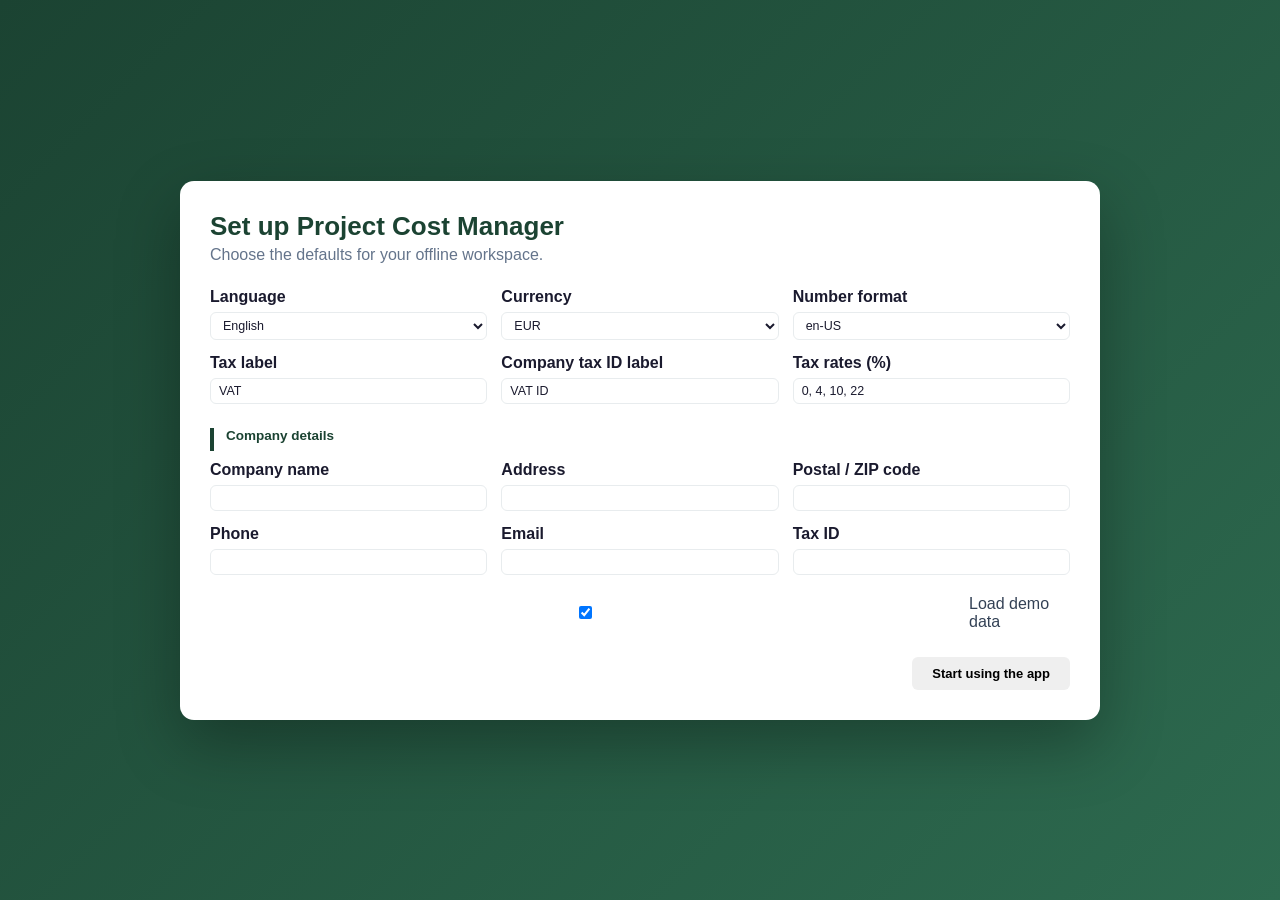
==== index.html @ 6d025143 "Initial commit" ====
<!DOCTYPE html>
<html lang="it">
<head>
  <meta charset="UTF-8">
  <meta name="viewport" content="width=device-width, initial-scale=1.0">
  <meta http-equiv="Content-Security-Policy"
    content="default-src 'self'; script-src 'self' 'unsafe-inline'; style-src 'self' 'unsafe-inline'; img-src 'self' data: blob:; font-src 'self' data:; connect-src 'none'; object-src 'none'; base-uri 'none'; form-action 'none'; frame-src 'none'">
  <title>Project Cost Manager</title>

  <!-- CSS -->
  <link rel="stylesheet" href="css/style.css">

  <!-- CSS stampa: nasconde colonne interne e sidebar durante window.print() -->
  <style>
    @media print {
      /* Nasconde tutta l'interfaccia tranne il preventivo */
      #sidebar, #save-bar, .proj-bar, .btn-add,
      [data-role="cu"],          /* input costo interno */
      th:nth-child(5),           /* intestazione colonna Costo Int. */
      td:nth-child(5),           /* celle colonna Costo Int. */
      #prev-recap,               /* riepilogo margine interno */
      button { display: none !important; }

      #main { margin-left: 0 !important; padding: 10px !important; }
      body   { background: #fff !important; }
    }
  </style>
</head>
<body>

  <!-- ============================================================
       OVERLAY LOGIN
       ============================================================ -->
  <div id="login-overlay" style="
    position:fixed; inset:0;
    background:linear-gradient(135deg,#1B4332,#2D6A4F);
    z-index:99999; display:flex;
    align-items:center; justify-content:center;">

    <div style="background:#fff;border-radius:20px;padding:44px 48px;
      min-width:340px;max-width:400px;width:90%;
      box-shadow:0 24px 64px rgba(0,0,0,.30);text-align:center;">

      <div style="display:flex;align-items:center;justify-content:center;gap:12px;margin-bottom:6px;">
        <div style="width:44px;height:44px;background:#D8F3DC;border-radius:12px;
          display:flex;align-items:center;justify-content:center;">
          <svg width="24" height="24" viewBox="0 0 24 24" fill="none" xmlns="http://www.w3.org/2000/svg">
            <path d="M12 21C7 21 3.5 17 3.5 12.5 3.5 8 6.5 4 12 2c5.5 2 8.5 6 8.5 10.5C20.5 17 17 21 12 21z" fill="#52B788"/>
            <path d="M12 20V7" stroke="#F9A825" stroke-width="1.8" stroke-linecap="round"/>
            <path d="M12 10 C10 9.5 8 10 7 11.5" stroke="#F9A825" stroke-width="1.1" stroke-linecap="round" opacity=".8"/>
            <path d="M12 13.5 C10 13 8 13.5 7 15" stroke="#F9A825" stroke-width="1.1" stroke-linecap="round" opacity=".8"/>
            <path d="M12 10 C14 9.5 16 10 17 11.5" stroke="#F9A825" stroke-width="1.1" stroke-linecap="round" opacity=".8"/>
            <path d="M12 13.5 C14 13 16 13.5 17 15" stroke="#F9A825" stroke-width="1.1" stroke-linecap="round" opacity=".8"/>
          </svg>
        </div>
        <div style="text-align:left;">
          <div style="font-size:18px;font-weight:700;color:#1B4332;line-height:1.2;">Project Cost Manager</div>
          <div style="font-size:12px;color:#64748B;">Offline project control</div>
        </div>
      </div>

      <p style="color:#64748B;font-size:13px;margin-bottom:28px;margin-top:16px;">Offline workspace</p>

      <input id="login-email" type="email" placeholder="Email"
        style="width:100%;padding:12px 14px;border:1.5px solid #E8ECEE;border-radius:8px;
          font-size:14px;margin-bottom:12px;outline:none;box-sizing:border-box;
          font-family:'Segoe UI',Arial,sans-serif;transition:border-color .15s;"
        onfocus="this.style.borderColor='#52B788'" onblur="this.style.borderColor='#E8ECEE'"
        onkeydown="if(event.key==='Enter') document.getElementById('login-pass').focus()"/>

      <input id="login-pass" type="password" placeholder="Password"
        style="width:100%;padding:12px 14px;border:1.5px solid #E8ECEE;border-radius:8px;
          font-size:14px;margin-bottom:8px;outline:none;box-sizing:border-box;
          font-family:'Segoe UI',Arial,sans-serif;transition:border-color .15s;"
        onfocus="this.style.borderColor='#52B788'" onblur="this.style.borderColor='#E8ECEE'"
        onkeydown="if(event.key==='Enter') doLogin()"/>

      <div id="login-error" style="display:none;color:#C62828;font-size:12px;
        margin-bottom:10px;font-weight:600;text-align:left;"></div>

      <div style="text-align:right;margin-bottom:22px;">
        <a onclick="doForgotPassword()" style="font-size:12px;color:#2D6A4F;cursor:pointer;"
          onmouseover="this.style.textDecoration='underline'"
          onmouseout="this.style.textDecoration='none'">Password dimenticata?</a>
      </div>

      <button onclick="doLogin()" style="width:100%;padding:13px;background:#1B4332;
        color:#fff;border:none;border-radius:8px;font-size:15px;font-weight:700;
        cursor:pointer;font-family:'Segoe UI',Arial,sans-serif;transition:background .2s;
        display:flex;align-items:center;justify-content:center;gap:8px;"
        onmouseover="this.style.background='#2D6A4F'"
        onmouseout="this.style.background='#1B4332'">
        <svg width="16" height="16" viewBox="0 0 24 24" fill="none" stroke="currentColor"
          stroke-width="2.5" stroke-linecap="round" stroke-linejoin="round">
          <path d="M15 3h4a2 2 0 0 1 2 2v14a2 2 0 0 1-2 2h-4"/>
          <polyline points="10 17 15 12 10 7"/><line x1="15" y1="12" x2="3" y2="12"/>
        </svg>
        Accedi
      </button>

      <p style="margin-top:20px;font-size:11px;color:#B0BEC5;">
        Offline version &middot; no account required
      </p>
    </div>
  </div>

  <!-- ============================================================
       OVERLAY RESET PASSWORD
       ============================================================ -->
  <div id="reset-overlay" style="display:none;position:fixed;inset:0;
    background:linear-gradient(135deg,#1B4332,#2D6A4F);
    z-index:99999;align-items:center;justify-content:center;">

    <div style="background:#fff;border-radius:20px;padding:44px 48px;
      min-width:340px;max-width:400px;width:90%;
      box-shadow:0 24px 64px rgba(0,0,0,.30);text-align:center;">

      <div style="width:52px;height:52px;background:#D8F3DC;border-radius:14px;
        display:flex;align-items:center;justify-content:center;margin:0 auto 14px;">
        <svg width="26" height="26" viewBox="0 0 24 24" fill="none" stroke="#1B4332"
          stroke-width="2" stroke-linecap="round" stroke-linejoin="round">
          <rect x="3" y="11" width="18" height="11" rx="2" ry="2"/>
          <path d="M7 11V7a5 5 0 0 1 10 0v4"/>
        </svg>
      </div>

      <h2 style="color:#1B4332;font-size:20px;margin-bottom:6px;">Imposta password</h2>
      <p style="color:#64748B;font-size:13px;margin-bottom:28px;">Scegli una password sicura (minimo 6 caratteri)</p>

      <input id="reset-pass" type="password" placeholder="Nuova password"
        style="width:100%;padding:12px 14px;border:1.5px solid #E8ECEE;border-radius:8px;
          font-size:14px;margin-bottom:12px;outline:none;box-sizing:border-box;
          font-family:'Segoe UI',Arial,sans-serif;"
        onfocus="this.style.borderColor='#52B788'" onblur="this.style.borderColor='#E8ECEE'"
        onkeydown="if(event.key==='Enter') document.getElementById('reset-pass2').focus()"/>

      <input id="reset-pass2" type="password" placeholder="Conferma password"
        style="width:100%;padding:12px 14px;border:1.5px solid #E8ECEE;border-radius:8px;
          font-size:14px;margin-bottom:8px;outline:none;box-sizing:border-box;
          font-family:'Segoe UI',Arial,sans-serif;"
        onfocus="this.style.borderColor='#52B788'" onblur="this.style.borderColor='#E8ECEE'"
        onkeydown="if(event.key==='Enter') doSetPassword()"/>

      <div id="reset-error" style="display:none;color:#C62828;font-size:12px;
        margin-bottom:14px;font-weight:600;text-align:left;"></div>
      <div id="reset-ok" style="display:none;color:#1B5E20;font-size:13px;
        margin-bottom:14px;font-weight:600;">&#10003; Password impostata! Accesso in corso&hellip;</div>

      <button onclick="doSetPassword()" style="width:100%;padding:13px;background:#1B4332;
        color:#fff;border:none;border-radius:8px;font-size:15px;font-weight:700;
        cursor:pointer;font-family:'Segoe UI',Arial,sans-serif;transition:background .2s;"
        onmouseover="this.style.background='#2D6A4F'"
        onmouseout="this.style.background='#1B4332'">Salva password</button>
    </div>
  </div>

  <!-- ============================================================
       SIDEBAR
       ============================================================ -->
  <div id="sidebar">
    <div class="sidebar-logo">
      <div style="display:flex;align-items:center;gap:10px;">
        <div style="width:36px;height:36px;background:rgba(255,255,255,.12);border-radius:8px;
          display:flex;align-items:center;justify-content:center;flex-shrink:0;">
          <svg width="20" height="20" viewBox="0 0 24 24" fill="none" xmlns="http://www.w3.org/2000/svg">
            <path d="M12 21C7 21 3.5 17 3.5 12.5 3.5 8 6.5 4 12 2c5.5 2 8.5 6 8.5 10.5C20.5 17 17 21 12 21z" fill="#52B788"/>
            <path d="M12 20V7" stroke="#F9A825" stroke-width="1.8" stroke-linecap="round"/>
            <path d="M12 10 C10 9.5 8 10 7 11.5" stroke="#F9A825" stroke-width="1.1" stroke-linecap="round" opacity=".8"/>
            <path d="M12 13.5 C10 13 8 13.5 7 15" stroke="#F9A825" stroke-width="1.1" stroke-linecap="round" opacity=".8"/>
            <path d="M12 10 C14 9.5 16 10 17 11.5" stroke="#F9A825" stroke-width="1.1" stroke-linecap="round" opacity=".8"/>
            <path d="M12 13.5 C14 13 16 13.5 17 15" stroke="#F9A825" stroke-width="1.1" stroke-linecap="round" opacity=".8"/>
          </svg>
        </div>
        <div>
          <h2>Project Cost Manager</h2>
          <small data-i18n="app.subtitle">Offline project control</small>
        </div>
      </div>
    </div>

    <nav style="padding:10px 0;">
      <a onclick="App.go('dashboard')"        id="nav-dashboard"        class="active">
        <svg width="16" height="16" viewBox="0 0 24 24" fill="none" stroke="currentColor" stroke-width="2" stroke-linecap="round" stroke-linejoin="round"><rect x="3" y="3" width="7" height="7"/><rect x="14" y="3" width="7" height="7"/><rect x="3" y="14" width="7" height="7"/><rect x="14" y="14" width="7" height="7"/></svg>
        <span data-i18n="nav.dashboard">Dashboard</span></a>
      <a onclick="App.go('anagrafica')"       id="nav-anagrafica">
        <svg width="16" height="16" viewBox="0 0 24 24" fill="none" stroke="currentColor" stroke-width="2" stroke-linecap="round" stroke-linejoin="round"><path d="M14 2H6a2 2 0 0 0-2 2v16a2 2 0 0 0 2 2h12a2 2 0 0 0 2-2V8z"/><polyline points="14 2 14 8 20 8"/><line x1="16" y1="13" x2="8" y2="13"/><line x1="16" y1="17" x2="8" y2="17"/></svg>
        <span data-i18n="nav.projects">Projects</span></a>
      <a onclick="App.go('budget')"           id="nav-budget">
        <svg width="16" height="16" viewBox="0 0 24 24" fill="none" stroke="currentColor" stroke-width="2" stroke-linecap="round" stroke-linejoin="round"><line x1="12" y1="1" x2="12" y2="23"/><path d="M17 5H9.5a3.5 3.5 0 0 0 0 7h5a3.5 3.5 0 0 1 0 7H6"/></svg>
        <span data-i18n="nav.budget">Budget</span></a>
      <a onclick="App.go('consuntivo')"       id="nav-consuntivo">
        <svg width="16" height="16" viewBox="0 0 24 24" fill="none" stroke="currentColor" stroke-width="2" stroke-linecap="round" stroke-linejoin="round"><polyline points="9 11 12 14 22 4"/><path d="M21 12v7a2 2 0 0 1-2 2H5a2 2 0 0 1-2-2V5a2 2 0 0 1 2-2h11"/></svg>
        <span data-i18n="nav.actuals">Actuals</span></a>
      <a onclick="App.go('varianze')"         id="nav-varianze">
        <svg width="16" height="16" viewBox="0 0 24 24" fill="none" stroke="currentColor" stroke-width="2" stroke-linecap="round" stroke-linejoin="round"><polyline points="22 12 18 12 15 21 9 3 6 12 2 12"/></svg>
        <span data-i18n="nav.variance">Variance</span></a>
      <a onclick="App.go('costigenerali')"    id="nav-costigenerali">
        <svg width="16" height="16" viewBox="0 0 24 24" fill="none" stroke="currentColor" stroke-width="2" stroke-linecap="round" stroke-linejoin="round"><rect x="2" y="7" width="20" height="14" rx="2"/><path d="M16 7V5a2 2 0 0 0-2-2h-4a2 2 0 0 0-2 2v2"/></svg>
        <span data-i18n="nav.overheads">Overheads</span></a>
      <a onclick="App.go('analytics')"        id="nav-analytics">
        <svg width="16" height="16" viewBox="0 0 24 24" fill="none" stroke="currentColor" stroke-width="2" stroke-linecap="round" stroke-linejoin="round"><line x1="18" y1="20" x2="18" y2="10"/><line x1="12" y1="20" x2="12" y2="4"/><line x1="6" y1="20" x2="6" y2="14"/></svg>
        <span data-i18n="nav.analytics">Analytics</span></a>

      <!-- Separatore sezione Preventivi -->
      <div style="margin:10px 18px;border-top:1px solid rgba(255,255,255,.10);"></div>

      <!-- Voce: Preventivi Cliente -->
      <a onclick="App.go('preventivi')"       id="nav-preventivi">
        <svg width="16" height="16" viewBox="0 0 24 24" fill="none" stroke="currentColor" stroke-width="2" stroke-linecap="round" stroke-linejoin="round">
          <path d="M14 2H6a2 2 0 0 0-2 2v16a2 2 0 0 0 2 2h12a2 2 0 0 0 2-2V8z"/>
          <polyline points="14 2 14 8 20 8"/>
          <line x1="9" y1="13" x2="15" y2="13"/>
          <line x1="9" y1="17" x2="11" y2="17"/>
          <line x1="13" y1="17" x2="15" y2="17"/>
        </svg>
        <span data-i18n="nav.quotes">Quotes</span></a>

      <!-- Voce: Impostazioni Preventivi (ex Impostazioni Prezzi) -->
      <a onclick="App.go('politicaprezzi')"   id="nav-politicaprezzi">
        <svg width="16" height="16" viewBox="0 0 24 24" fill="none" stroke="currentColor" stroke-width="2" stroke-linecap="round" stroke-linejoin="round">
          <circle cx="12" cy="12" r="3"/>
          <path d="M19.4 15a1.65 1.65 0 0 0 .33 1.82l.06.06a2 2 0 0 1-2.83 2.83l-.06-.06
                   a1.65 1.65 0 0 0-1.82-.33 1.65 1.65 0 0 0-1 1.51V21a2 2 0 0 1-4 0v-.09
                   A1.65 1.65 0 0 0 9 19.4a1.65 1.65 0 0 0-1.82.33l-.06.06a2 2 0 0 1-2.83-2.83
                   l.06-.06A1.65 1.65 0 0 0 4.68 15a1.65 1.65 0 0 0-1.51-1H3a2 2 0 0 1 0-4h.09
                   A1.65 1.65 0 0 0 4.6 9a1.65 1.65 0 0 0-.33-1.82l-.06-.06a2 2 0 0 1 2.83-2.83
                   l.06.06A1.65 1.65 0 0 0 9 4.68a1.65 1.65 0 0 0 1-1.51V3a2 2 0 0 1 4 0v.09
                   a1.65 1.65 0 0 0 1 1.51 1.65 1.65 0 0 0 1.82-.33l.06-.06a2 2 0 0 1 2.83 2.83
                   l-.06.06A1.65 1.65 0 0 0 19.4 9a1.65 1.65 0 0 0 1.51 1H21a2 2 0 0 1 0 4h-.09
                   a1.65 1.65 0 0 0-1.51 1z"/>
        </svg>
        <span data-i18n="nav.pricing">Pricing Settings</span></a>

      <!-- Separatore utilità -->
      <div style="margin:10px 18px;border-top:1px solid rgba(255,255,255,.10);"></div>

      <a onclick="exportExcel()"         id="nav-export">
        <svg width="16" height="16" viewBox="0 0 24 24" fill="none" stroke="currentColor" stroke-width="2" stroke-linecap="round" stroke-linejoin="round"><path d="M21 15v4a2 2 0 0 1-2 2H5a2 2 0 0 1-2-2v-4"/><polyline points="7 10 12 15 17 10"/><line x1="12" y1="15" x2="12" y2="3"/></svg>
        <span data-i18n="nav.exportExcel">Export Excel</span></a>
      <a onclick="importExcelTrigger()" id="nav-import">
        <svg width="16" height="16" viewBox="0 0 24 24" fill="none" stroke="currentColor" stroke-width="2" stroke-linecap="round" stroke-linejoin="round"><path d="M21 15v4a2 2 0 0 1-2 2H5a2 2 0 0 1-2-2v-4"/><polyline points="17 8 12 3 7 8"/><line x1="12" y1="3" x2="12" y2="15"/></svg>
        <span data-i18n="nav.importExcel">Import Excel</span></a>
      <a onclick="App.go('backup')" id="nav-backup">
        <svg width="16" height="16" viewBox="0 0 24 24" fill="none" stroke="currentColor"
          stroke-width="2" stroke-linecap="round" stroke-linejoin="round">
          <path d="M21 15v4a2 2 0 0 1-2 2H5a2 2 0 0 1-2-2v-4"/>
          <polyline points="17 8 12 3 7 8"/><line x1="12" y1="3" x2="12" y2="15"/>
        </svg>
        <span data-i18n="nav.backup">Backup JSON</span></a>
      <a onclick="App.go('settings')" id="nav-settings">
        <svg width="16" height="16" viewBox="0 0 24 24" fill="none" stroke="currentColor"
          stroke-width="2" stroke-linecap="round" stroke-linejoin="round">
          <circle cx="12" cy="12" r="3"/>
          <path d="M19.4 15a1.65 1.65 0 0 0 .33 1.82l.06.06a2 2 0 1 1-2.83 2.83l-.06-.06a1.65 1.65 0 0 0-1.82-.33 1.65 1.65 0 0 0-1 1.51V21a2 2 0 1 1-4 0v-.09A1.65 1.65 0 0 0 9 19.4a1.65 1.65 0 0 0-1.82.33l-.06.06a2 2 0 1 1-2.83-2.83l.06-.06A1.65 1.65 0 0 0 4.68 15a1.65 1.65 0 0 0-1.51-1H3a2 2 0 1 1 0-4h.09A1.65 1.65 0 0 0 4.6 9a1.65 1.65 0 0 0-.33-1.82l-.06-.06a2 2 0 1 1 2.83-2.83l.06.06A1.65 1.65 0 0 0 9 4.68a1.65 1.65 0 0 0 1-1.51V3a2 2 0 1 1 4 0v.09a1.65 1.65 0 0 0 1 1.51 1.65 1.65 0 0 0 1.82-.33l.06-.06a2 2 0 1 1 2.83 2.83l-.06.06A1.65 1.65 0 0 0 19.4 9a1.65 1.65 0 0 0 1.51 1H21a2 2 0 1 1 0 4h-.09a1.65 1.65 0 0 0-1.51 1z"/>
        </svg>
        <span data-i18n="nav.settings">Settings</span></a>
    </nav>

    <div class="sidebar-footer">
      <div style="display:flex;align-items:center;gap:10px;margin-bottom:10px;">
        <div id="user-avatar" style="width:34px;height:34px;border-radius:50%;
          background:var(--amber);color:#1B4332;display:flex;align-items:center;
          justify-content:center;font-size:13px;font-weight:700;flex-shrink:0;">?</div>
        <div style="overflow:hidden;">
          <div style="font-size:11px;color:#95D5B2;margin-bottom:1px;" data-i18n="session.label">Mode</div>
          <div style="font-size:12px;color:#fff;font-weight:600;
            overflow:hidden;text-overflow:ellipsis;white-space:nowrap;">
            <span id="user-email-lbl"></span>
          </div>
        </div>
      </div>
      <button onclick="doLogout()" style="width:100%;padding:8px;
        background:rgba(255,255,255,.10);color:#fff;
        border:1px solid rgba(255,255,255,.20);border-radius:var(--radius-sm);
        font-size:12px;cursor:pointer;font-weight:600;font-family:var(--font);
        display:flex;align-items:center;justify-content:center;gap:6px;transition:background .18s;"
        onmouseover="this.style.background='rgba(255,255,255,.20)'"
        onmouseout="this.style.background='rgba(255,255,255,.10)'">
        <svg width="14" height="14" viewBox="0 0 24 24" fill="none" stroke="currentColor"
          stroke-width="2" stroke-linecap="round" stroke-linejoin="round">
          <path d="M9 21H5a2 2 0 0 1-2-2V5a2 2 0 0 1 2-2h4"/>
          <polyline points="16 17 21 12 16 7"/><line x1="21" y1="12" x2="9" y2="12"/>
        </svg>
        Logout
      </button>
      <div style="font-size:9px;color:#52B788;margin-top:8px;text-align:center;">
        v1 &middot; Offline
      </div>
    </div>
  </div>

  <!-- ============================================================
       SAVE BAR
       ============================================================ -->
  <div id="save-bar">
    <div class="dot"></div>
    <span id="save-label">Salvato</span>
  </div>

  <!-- ============================================================
       AREA PRINCIPALE — pagine renderizzate via JS
       ============================================================ -->
  <div id="main">
    <div id="page-dashboard"      class="page active"></div>
    <div id="page-anagrafica"     class="page"></div>
    <div id="page-budget"         class="page"></div>
    <div id="page-consuntivo"     class="page"></div>
    <div id="page-varianze"       class="page"></div>
    <div id="page-costigenerali"  class="page"></div>
    <div id="page-analytics"      class="page"></div>
    <!-- Modulo Preventivi -->
    <div id="page-preventivi"     class="page"></div>
    <div id="page-politicaprezzi" class="page"></div>
    <div id="page-backup"         class="page"></div>
    <div id="page-settings"       class="page"></div>
  </div>

  <!-- Input nascosto per import Excel -->
  <input type="file" id="import-excel-input" accept=".xlsx,.xls"
    style="display:none" onchange="importExcel(event)">
  <input type="file" id="restore-backup-input" accept=".json"
    style="display:none" onchange="restoreBackupJson(event)">

  <!-- ============================================================
       JAVASCRIPT — ordine di caricamento critico
       ============================================================ -->
  <script src="js/config.js"></script>
  <script src="js/database.js"></script>
  <script src="js/settings.js"></script>
  <script src="js/helpers.js"></script>
  <script src="js/autosave.js"></script>
  <script src="js/auth.js"></script>
  <script src="js/dashboard.js"></script>
  <script src="js/anagrafica.js"></script>
  <script src="js/budget.js"></script>
  <script src="js/varianze.js"></script>
  <script src="js/costigenerali.js"></script>
  <script src="vendor/sheetjs/xlsx.full.min.js"></script>
  <script src="js/excel.js"></script>
  <script src="js/analytics.js"></script>
  <!-- Modulo Preventivi (caricato dopo budget.js da cui dipende per i pattern) -->
  <script src="js/politicaprezzi.js"></script>
  <script src="js/preventivi.js"></script>
  <script src="js/app.js"></script>

</body>
</html>
---- css/style.css ----
/* ============================================================
   * CSS v20 — GDG Giardinaggio
   * STEP 1: Variabili globali + reset completo di tutti i
   * componenti base.
  /* ------------------------------------------------------------
   * 0. CUSTOM PROPERTIES — Palette e token di design
   * ------------------------------------------------------------ */
  :root {
    /* Verdi */
    --green-dark:    #1B4332;
    --green-mid:     #2D6A4F;
    --green-light:   #D8F3DC;
    --green-accent:  #52B788;

    /* Amber */
    --amber:         #F9A825;
    --amber-light:   #FFF8E1;
    --amber-dark:    #B45309;

    /* Semantici */
    --blue:          #1565C0;
    --blue-light:    #E3F0FF;
    --red:           #C62828;
    --red-light:     #FFE4E4;
    --grey:          #37474F;
    --grey-light:    #ECEFF1;

    /* Superfici e testo */
    --bg-main:       #F2F5F2;
    --bg-card:       #FFFFFF;
    --text-main:     #1A1A2E;
    --text-muted:    #64748B;
    --border-light:  #E8ECEE;

    /* Geometria */
    --radius-sm:     6px;
    --radius-md:     10px;
    --radius-lg:     14px;
    --shadow-sm:     0 1px 4px rgba(0,0,0,.07);
    --shadow-md:     0 2px 10px rgba(0,0,0,.10);

    /* Font */
    --font: 'Segoe UI', Arial, sans-serif;
  }

  /* ------------------------------------------------------------
   * 1. RESET BASE
   * ------------------------------------------------------------ */
  *, *::before, *::after {
    box-sizing: border-box;
    margin: 0;
    padding: 0;
  }

  body {
    font-family: var(--font);
    display: flex;
    height: 100vh;
    overflow: hidden;
    background: var(--bg-main);
    color: var(--text-main);
  }

  /* ------------------------------------------------------------
   * 2. SIDEBAR
   * ------------------------------------------------------------ */
  #sidebar {
    width: 230px;
    min-width: 230px;
    background: var(--green-dark);
    color: #fff;
    display: flex;
    flex-direction: column;
    overflow-y: auto;
  }

  .sidebar-logo {
    padding: 22px 18px 14px;
    border-bottom: 1px solid rgba(255,255,255,.10);
  }

  .sidebar-logo h2 {
    font-size: 16px;
    font-weight: 700;
    line-height: 1.3;
    color: #fff;
  }

  .sidebar-logo small {
    color: #95D5B2;
    font-size: 11px;
  }

  #sidebar nav a {
    display: flex;
    align-items: center;
    gap: 10px;
    padding: 10px 14px;
    margin: 3px 10px;
    color: #B7E4C7;
    text-decoration: none;
    font-size: 13.5px;
    cursor: pointer;
    border-radius: var(--radius-sm);
    transition: all .18s;
  }

  #sidebar nav a:hover {
    background: rgba(255,255,255,.10);
    color: #fff;
  }

  /* Voce attiva — pill amber */
  #sidebar nav a.active {
    background: rgba(249,168,37,.18);
    color: #fff;
    font-weight: 600;
    border-left: 3px solid var(--amber);
    padding-left: 11px;
  }

  .sidebar-footer {
    margin-top: auto;
    padding: 14px 16px;
    border-top: 1px solid rgba(255,255,255,.10);
  }

  /* ------------------------------------------------------------
   * 3. AREA PRINCIPALE
   * ------------------------------------------------------------ */
  #main {
    flex: 1;
    overflow-y: auto;
    padding: 26px 30px;
    background: var(--bg-main);
  }

  .page        { display: none; }
  .page.active { display: block; }

  h1 {
    font-size: 26px;
    font-weight: 700;
    color: var(--green-dark);
    margin-bottom: 4px;
  }

  .subtitle {
    color: var(--text-muted);
    font-size: 13px;
    margin-bottom: 20px;
  }

  /* ------------------------------------------------------------
   * 4. KPI GRID E CARD
   * ------------------------------------------------------------ */
  .kpi-grid {
    display: grid;
    grid-template-columns: repeat(auto-fill, minmax(180px, 1fr));
    gap: 14px;
    margin-bottom: 20px;
  }

  .card {
    background: var(--bg-card);
    border-radius: var(--radius-md);
    padding: 16px 18px;
    border-left: 4px solid var(--green-dark);
    box-shadow: var(--shadow-sm);
    transition: box-shadow .18s;
  }

  .card:hover { box-shadow: var(--shadow-md); }

  .card .label {
    font-size: 11px;
    color: var(--text-muted);
    text-transform: uppercase;
    letter-spacing: .5px;
    margin-bottom: 5px;
  }

  .card .value {
    font-size: 21px;
    font-weight: 700;
    color: var(--green-dark);
  }

  .card .delta {
    font-size: 11px;
    margin-top: 4px;
    color: var(--text-muted);
  }

  .card.c-red    { border-left-color: var(--red); }
  .card.c-red    .value { color: var(--red); }
  .card.c-blue   { border-left-color: var(--blue); }
  .card.c-blue   .value { color: var(--blue); }
  .card.c-grey   { border-left-color: var(--grey); }
  .card.c-grey   .value { color: var(--grey); }
  .card.c-margin { border-left-color: var(--blue); }
  .card.c-margin .value { color: var(--blue); }
  .card.c-amber  { border-left-color: var(--amber); }
  .card.c-amber  .value { color: var(--amber-dark); }

  /* ------------------------------------------------------------
   * 5. HEADER SEZIONE (.sec) — linea laterale colorata
   * ------------------------------------------------------------ */
  .sec {
    display: flex;
    align-items: center;
    gap: 10px;
    padding: 0 0 8px 12px;
    border-left: 4px solid var(--green-dark);
    background: transparent;
    color: var(--green-dark);
    font-weight: 700;
    font-size: 13.5px;
    margin: 20px 0 10px;
  }

  .sec.blue { border-left-color: var(--blue); color: var(--blue); }
  .sec.grey { border-left-color: var(--grey); color: var(--grey); }

  .iva-hdr {
    display: flex;
    align-items: center;
    gap: 10px;
    padding: 0 0 8px 12px;
    border-left: 4px solid var(--grey);
    background: transparent;
    color: var(--grey);
    font-weight: 700;
    font-size: 13.5px;
    margin: 18px 0 10px;
  }

  /* ------------------------------------------------------------
   * 6. TABELLE — thead neutro, niente più verde pieno
   * ------------------------------------------------------------ */
  .tbl-wrap {
    overflow-x: auto;
    border-radius: var(--radius-md);
    box-shadow: var(--shadow-sm);
    background: var(--bg-card);
    margin-bottom: 16px;
    border: 1px solid var(--border-light);
  }

  table {
    width: 100%;
    border-collapse: collapse;
    font-size: 13px;
  }

  thead th {
    background: var(--grey-light);
    color: var(--text-muted);
    padding: 10px;
    text-align: left;
    font-weight: 600;
    font-size: 11.5px;
    text-transform: uppercase;
    letter-spacing: .4px;
    white-space: nowrap;
    position: sticky;
    top: 0;
    border-bottom: 1.5px solid var(--border-light);
  }

  /* Retrocompatibilità classi JS esistenti */
  thead th.blue { color: var(--blue); }
  thead th.iva  { color: var(--grey); }

  tbody tr:nth-child(even) { background: #FAFBFA; }
  tbody tr:hover           { background: var(--green-light); transition: background .12s; }

  td {
    padding: 7px 10px;
    border-bottom: 1px solid var(--border-light);
    vertical-align: middle;
  }

  tfoot td {
    background: #F0F7F2;
    font-weight: 700;
    padding: 8px 10px;
    border-top: 2px solid var(--green-dark);
    color: var(--green-dark);
  }

  tfoot td.iva-tot {
    background: var(--grey-light);
    color: var(--grey);
  }

  .r   { text-align: right; }
  .pos { color: #1B5E20; font-weight: 600; }
  .neg { color: var(--red); font-weight: 600; }

  /* ------------------------------------------------------------
   * 7. INPUT, SELECT, TEXTAREA
   * ------------------------------------------------------------ */
  input, select, textarea {
    border: 1.5px solid var(--border-light);
    border-radius: var(--radius-sm);
    padding: 5px 8px;
    font-size: 12.5px;
    width: 100%;
    background: var(--bg-card);
    color: var(--text-main);
    outline: none;
    font-family: var(--font);
    transition: border-color .15s, box-shadow .15s;
  }

  input:focus, select:focus {
    border-color: var(--green-accent);
    box-shadow: 0 0 0 3px rgba(82,183,136,.18);
  }

  input[type=number] { text-align: right; }

  .w-um  { width: 55px  !important; }
  .w-mes { width: 65px  !important; }
  .w-lg  { min-width: 200px; }

  /* ------------------------------------------------------------
   * 8. BOTTONI
   * ------------------------------------------------------------ */
  .btn {
    padding: 9px 20px;
    border: none;
    border-radius: var(--radius-sm);
    cursor: pointer;
    font-size: 13px;
    font-weight: 600;
    font-family: var(--font);
    transition: all .18s;
  }

  .btn-green       { background: var(--green-dark); color: #fff; }
  .btn-green:hover { background: var(--green-mid); }
  .btn-grey        { background: #546E7A; color: #fff; }
  .btn-grey:hover  { background: var(--grey); }

  .btn-red {
    background: transparent;
    color: var(--red);
    border: 1px solid #FFCDD2;
    font-size: 11px;
    padding: 4px 10px;
    border-radius: var(--radius-sm);
    cursor: pointer;
    transition: all .15s;
  }
  .btn-red:hover { background: var(--red-light); }

  .btn-add {
    background: var(--green-light);
    color: var(--green-dark);
    border: 1.5px dashed var(--green-accent);
    padding: 7px 18px;
    border-radius: var(--radius-sm);
    cursor: pointer;
    font-size: 12.5px;
    font-weight: 600;
    font-family: var(--font);
    margin: 6px 0;
    transition: all .15s;
  }
  .btn-add:hover { background: #B7E4C7; }

  .toolbar {
    display: flex;
    gap: 10px;
    align-items: center;
    margin-bottom: 16px;
    flex-wrap: wrap;
  }

  /* ------------------------------------------------------------
   * 9. TABS — pill arrotondati (Costi Generali)
   * ------------------------------------------------------------ */
  .tabs {
    display: flex;
    gap: 6px;
    margin-bottom: 20px;
  }

  .tab {
    padding: 8px 20px;
    cursor: pointer;
    color: var(--text-muted);
    font-size: 13px;
    font-weight: 500;
    border-radius: 20px;
    border: 1.5px solid var(--border-light);
    background: var(--bg-card);
    transition: all .18s;
  }

  .tab.active {
    background: var(--green-dark);
    color: #fff;
    border-color: var(--green-dark);
    font-weight: 700;
  }

  .tab:hover:not(.active) {
    background: var(--green-light);
    color: var(--green-dark);
    border-color: var(--green-accent);
  }

  /* ------------------------------------------------------------
   * 10. ALERT
   * ------------------------------------------------------------ */
  .alert {
    padding: 11px 16px;
    border-radius: var(--radius-sm);
    margin-bottom: 14px;
    font-size: 13px;
  }

  .alert.info    { background: #E3F2FD; color: var(--blue);  border-left: 4px solid var(--blue); }
  .alert.warn    { background: #FFF8E1; color: #E65100;       border-left: 4px solid #FF8F00; }
  .alert.success { background: var(--green-light); color: #1B5E20; border-left: 4px solid var(--green-accent); }

  /* ------------------------------------------------------------
   * 11. BARRA PROGETTO (proj-bar)
   * ------------------------------------------------------------ */
  .proj-bar {
    background: var(--bg-card);
    border-radius: var(--radius-md);
    padding: 14px 18px;
    margin-bottom: 18px;
    display: flex;
    align-items: center;
    gap: 16px;
    box-shadow: var(--shadow-sm);
    border: 1px solid var(--border-light);
  }

  .proj-bar label {
    font-weight: 600;
    color: var(--text-main);
    font-size: 13px;
    white-space: nowrap;
  }

  .proj-bar select { max-width: 300px; }

  .proj-tag {
    background: var(--green-light);
    padding: 4px 14px;
    border-radius: 20px;
    font-size: 12px;
    color: var(--green-dark);
    font-weight: 600;
  }

  .recap {
    display: grid;
    grid-template-columns: repeat(auto-fill, minmax(165px, 1fr));
    gap: 12px;
    margin: 14px 0;
  }

  /* ------------------------------------------------------------
   * 12. BADGE STATO — pastello v17
   * ------------------------------------------------------------ */
  .stato-badge       { display: inline-block; padding: 3px 12px; border-radius: 20px; font-size: 11.5px; font-weight: 600; white-space: nowrap; }
  .badge-completato  { background: var(--green-light); color: #1B5E20; }
  .badge-in-corso    { background: var(--blue-light);  color: var(--blue); }
  .badge-pianificato { background: var(--amber-light); color: var(--amber-dark); }
  .badge-sospeso     { background: var(--red-light);   color: var(--red); }

  /* ------------------------------------------------------------
   * 13. SAVE-BAR — pill pastello top-right
   * ------------------------------------------------------------ */
  #save-bar {
    position: fixed;
    top: 12px;
    right: 18px;
    z-index: 9999;
    display: flex;
    align-items: center;
    gap: 7px;
    background: var(--bg-card);
    border-radius: 20px;
    padding: 6px 14px;
    font-size: 12px;
    font-weight: 600;
    box-shadow: var(--shadow-md);
    border: 1.5px solid var(--border-light);
    opacity: 0;
    transition: opacity .3s;
    font-family: var(--font);
  }

  #save-bar.saving { opacity: 1; color: var(--blue);  border-color: #BBDEFB; background: #E3F0FF; }
  #save-bar.saved  { opacity: 1; color: #1B5E20;       border-color: #B7E4C7; background: var(--green-light); }

  #save-bar .dot {
    width: 8px;
    height: 8px;
    border-radius: 50%;
    background: currentColor;
  }

  #save-bar.saving .dot { animation: pulse .7s infinite alternate; }

  @keyframes pulse {
    from { opacity: .3; }
    to   { opacity: 1; }
  }

  /* ------------------------------------------------------------
   * 14. SCROLLBAR
   * ------------------------------------------------------------ */
  ::-webkit-scrollbar       { width: 6px; height: 6px; }
  ::-webkit-scrollbar-track { background: transparent; }
  ::-webkit-scrollbar-thumb { background: #B0BEC5; border-radius: 4px; }
  ::-webkit-scrollbar-thumb:hover { background: #78909C; }

  /* ------------------------------------------------------------
   * 15. BARRA MARGINE% — nuova v17, usata dallo Step 5
   * ------------------------------------------------------------ */
  .pct-bar         { display: flex; height: 8px; border-radius: 4px; overflow: hidden; background: var(--border-light); min-width: 80px; }
  .pct-fill-amber  { background: var(--amber);        height: 100%; transition: width .3s; }
  .pct-fill-green  { background: var(--green-accent); height: 100%; transition: width .3s; }

  /* ------------------------------------------------------------
   * 16. FILTRI STATO DASHBOARD — pill di filtro v19
   *
   * .dash-filtri     — contenitore flex dei pill
   * .dash-fil-pill   — singolo pill non attivo
   * .dash-fil-active — pill selezionato
   * .dash-fil-count  — badge numerico dentro il pill
   * .dash-count-lbl  — label testo sotto la tabella
   * ------------------------------------------------------------ */
  .dash-filtri {
    display: flex;
    flex-wrap: wrap;
    gap: 8px;
    margin-bottom: 12px;
    align-items: center;
  }

  .dash-fil-pill {
    display: inline-flex;
    align-items: center;
    gap: 6px;
    padding: 6px 14px;
    border-radius: 20px;
    border: 1.5px solid var(--border-light);
    background: var(--bg-card);
    color: var(--text-muted);
    font-size: 12.5px;
    font-weight: 500;
    font-family: var(--font);
    cursor: pointer;
    transition: all .18s;
    white-space: nowrap;
  }

  .dash-fil-pill:hover {
    background: var(--green-light);
    color: var(--green-dark);
    border-color: var(--green-accent);
  }

  /* Pill attivo — verde scuro con testo bianco */
  .dash-fil-pill.dash-fil-active {
    background: var(--green-dark);
    color: #fff;
    border-color: var(--green-dark);
    font-weight: 700;
  }

  /* Badge numerico dentro il pill */
  .dash-fil-count {
    display: inline-flex;
    align-items: center;
    justify-content: center;
    min-width: 20px;
    height: 18px;
    padding: 0 5px;
    border-radius: 10px;
    font-size: 10.5px;
    font-weight: 700;
    background: rgba(0,0,0,.08);
    color: inherit;
    transition: background .18s;
  }

  /* Badge nel pill attivo ha sfondo leggermente più chiaro */
  .dash-fil-pill.dash-fil-active .dash-fil-count {
    background: rgba(255,255,255,.20);
  }

  /* Colori specifici per stato quando il pill NON è attivo */
  .dash-fil-pill[onclick*="Completato"]:not(.dash-fil-active)  { border-color: #B7E4C7; color: #1B5E20; }
  .dash-fil-pill[onclick*="In corso"]:not(.dash-fil-active)    { border-color: #BBDEFB; color: var(--blue); }
  .dash-fil-pill[onclick*="Pianificato"]:not(.dash-fil-active) { border-color: #FFE082; color: var(--amber-dark); }
  .dash-fil-pill[onclick*="Sospeso"]:not(.dash-fil-active)     { border-color: #FFCDD2; color: var(--red); }

  /* Label contatore sotto la tabella */
  .dash-count-lbl {
    font-size: 11.5px;
    color: var(--text-muted);
    margin-top: -10px;
    margin-bottom: 16px;
    padding-left: 2px;
  }

  /* ------------------------------------------------------------
   * 17. UTILITY — .no-print
   * Classe generica per nascondere elementi che non devono
   * comparire nella stampa/PDF (bottoni, toolbar, sidebar ecc.).
   * Usata anche dal template PDF della finestra dedicata.
   * ------------------------------------------------------------ */
  .no-print { /* nascosto solo via @media print, vedi sotto */ }

  /* ------------------------------------------------------------
   * 18. @media print — regole globali stampa
   *
   * Si applicano quando l'utente usa Ctrl+P o salva come PDF
   * dalla finestra principale dell'app (non dalla finestra PDF
   * dedicata che ha le sue regole autonome).
   *
   * Obiettivi:
   *   - Nascondere tutta la UI di navigazione (sidebar, save-bar)
   *   - Rimuovere overflow:hidden dal body per la multi-pagina
   *   - Eliminare ombre e bordi decorativi per stampa pulita
   * ------------------------------------------------------------ */
  @media print {

    /* Permette la stampa multi-pagina rimuovendo l'overflow fisso */
    body {
      display: block;
      height: auto;
      overflow: visible;
    }

    /* Nasconde l'intera sidebar */
    #sidebar { display: none !important; }

    /* Nasconde la save-bar flottante */
    #save-bar { display: none !important; }

    /* L'area principale occupa tutta la larghezza senza scroll */
    #main {
      overflow: visible;
      padding: 10mm 14mm;
      width: 100%;
    }

    /* Nasconde tutti gli elementi marcati con .no-print */
    .no-print { display: none !important; }

    /* Nasconde toolbar e bottoni di azione */
    .toolbar,
    .btn-add,
    .btn,
    .btn-green,
    .btn-grey,
    .btn-red,
    .proj-bar select,
    #prev-editor .sec.grey,
    #prev-recap { display: none !important; }

    /* Rimuove ombre e bordi decorativi per stampa più pulita */
    .card,
    .tbl-wrap { box-shadow: none; }

    /* Evita interruzioni di pagina dentro le tabelle */
    tr { page-break-inside: avoid; }

    /* Colonne interne al preventivo non visibili al cliente
       (sfondo giallo costo interno) — nascoste in stampa globale */
    #prev-table thead th:nth-child(5),
    #prev-table tbody td:nth-child(5) { display: none !important; }
  }
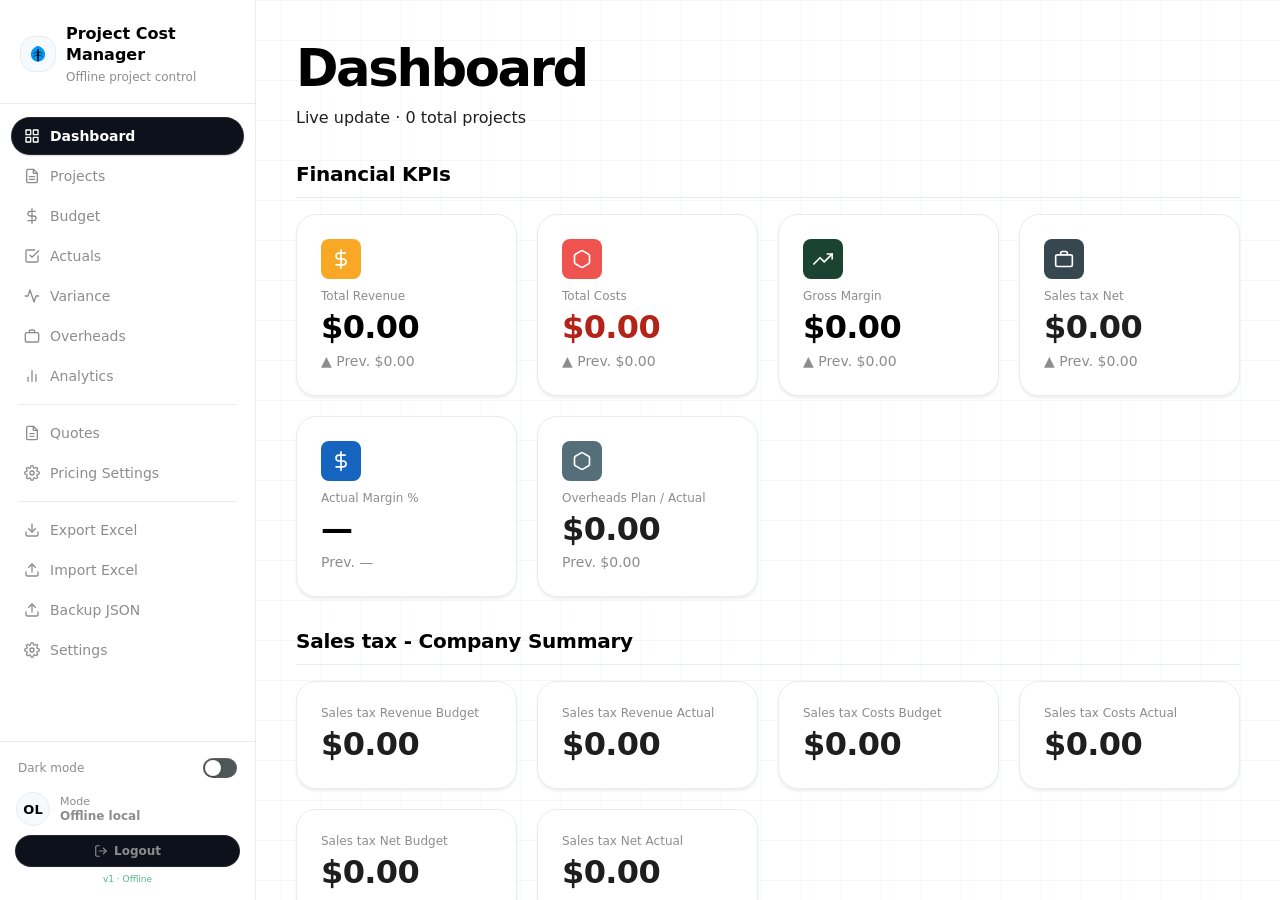
==== commit f32e4a64: "Snapshot versione attuale 2026-05-15" ====
--- a/index.html
+++ b/index.html
@@ -27,132 +27,6 @@
   </style>
 </head>
 <body>
-
-  <!-- ============================================================
-       OVERLAY LOGIN
-       ============================================================ -->
-  <div id="login-overlay" style="
-    position:fixed; inset:0;
-    background:linear-gradient(135deg,#1B4332,#2D6A4F);
-    z-index:99999; display:flex;
-    align-items:center; justify-content:center;">
-
-    <div style="background:#fff;border-radius:20px;padding:44px 48px;
-      min-width:340px;max-width:400px;width:90%;
-      box-shadow:0 24px 64px rgba(0,0,0,.30);text-align:center;">
-
-      <div style="display:flex;align-items:center;justify-content:center;gap:12px;margin-bottom:6px;">
-        <div style="width:44px;height:44px;background:#D8F3DC;border-radius:12px;
-          display:flex;align-items:center;justify-content:center;">
-          <svg width="24" height="24" viewBox="0 0 24 24" fill="none" xmlns="http://www.w3.org/2000/svg">
-            <path d="M12 21C7 21 3.5 17 3.5 12.5 3.5 8 6.5 4 12 2c5.5 2 8.5 6 8.5 10.5C20.5 17 17 21 12 21z" fill="#52B788"/>
-            <path d="M12 20V7" stroke="#F9A825" stroke-width="1.8" stroke-linecap="round"/>
-            <path d="M12 10 C10 9.5 8 10 7 11.5" stroke="#F9A825" stroke-width="1.1" stroke-linecap="round" opacity=".8"/>
-            <path d="M12 13.5 C10 13 8 13.5 7 15" stroke="#F9A825" stroke-width="1.1" stroke-linecap="round" opacity=".8"/>
-            <path d="M12 10 C14 9.5 16 10 17 11.5" stroke="#F9A825" stroke-width="1.1" stroke-linecap="round" opacity=".8"/>
-            <path d="M12 13.5 C14 13 16 13.5 17 15" stroke="#F9A825" stroke-width="1.1" stroke-linecap="round" opacity=".8"/>
-          </svg>
-        </div>
-        <div style="text-align:left;">
-          <div style="font-size:18px;font-weight:700;color:#1B4332;line-height:1.2;">Project Cost Manager</div>
-          <div style="font-size:12px;color:#64748B;">Offline project control</div>
-        </div>
-      </div>
-
-      <p style="color:#64748B;font-size:13px;margin-bottom:28px;margin-top:16px;">Offline workspace</p>
-
-      <input id="login-email" type="email" placeholder="Email"
-        style="width:100%;padding:12px 14px;border:1.5px solid #E8ECEE;border-radius:8px;
-          font-size:14px;margin-bottom:12px;outline:none;box-sizing:border-box;
-          font-family:'Segoe UI',Arial,sans-serif;transition:border-color .15s;"
-        onfocus="this.style.borderColor='#52B788'" onblur="this.style.borderColor='#E8ECEE'"
-        onkeydown="if(event.key==='Enter') document.getElementById('login-pass').focus()"/>
-
-      <input id="login-pass" type="password" placeholder="Password"
-        style="width:100%;padding:12px 14px;border:1.5px solid #E8ECEE;border-radius:8px;
-          font-size:14px;margin-bottom:8px;outline:none;box-sizing:border-box;
-          font-family:'Segoe UI',Arial,sans-serif;transition:border-color .15s;"
-        onfocus="this.style.borderColor='#52B788'" onblur="this.style.borderColor='#E8ECEE'"
-        onkeydown="if(event.key==='Enter') doLogin()"/>
-
-      <div id="login-error" style="display:none;color:#C62828;font-size:12px;
-        margin-bottom:10px;font-weight:600;text-align:left;"></div>
-
-      <div style="text-align:right;margin-bottom:22px;">
-        <a onclick="doForgotPassword()" style="font-size:12px;color:#2D6A4F;cursor:pointer;"
-          onmouseover="this.style.textDecoration='underline'"
-          onmouseout="this.style.textDecoration='none'">Password dimenticata?</a>
-      </div>
-
-      <button onclick="doLogin()" style="width:100%;padding:13px;background:#1B4332;
-        color:#fff;border:none;border-radius:8px;font-size:15px;font-weight:700;
-        cursor:pointer;font-family:'Segoe UI',Arial,sans-serif;transition:background .2s;
-        display:flex;align-items:center;justify-content:center;gap:8px;"
-        onmouseover="this.style.background='#2D6A4F'"
-        onmouseout="this.style.background='#1B4332'">
-        <svg width="16" height="16" viewBox="0 0 24 24" fill="none" stroke="currentColor"
-          stroke-width="2.5" stroke-linecap="round" stroke-linejoin="round">
-          <path d="M15 3h4a2 2 0 0 1 2 2v14a2 2 0 0 1-2 2h-4"/>
-          <polyline points="10 17 15 12 10 7"/><line x1="15" y1="12" x2="3" y2="12"/>
-        </svg>
-        Accedi
-      </button>
-
-      <p style="margin-top:20px;font-size:11px;color:#B0BEC5;">
-        Offline version &middot; no account required
-      </p>
-    </div>
-  </div>
-
-  <!-- ============================================================
-       OVERLAY RESET PASSWORD
-       ============================================================ -->
-  <div id="reset-overlay" style="display:none;position:fixed;inset:0;
-    background:linear-gradient(135deg,#1B4332,#2D6A4F);
-    z-index:99999;align-items:center;justify-content:center;">
-
-    <div style="background:#fff;border-radius:20px;padding:44px 48px;
-      min-width:340px;max-width:400px;width:90%;
-      box-shadow:0 24px 64px rgba(0,0,0,.30);text-align:center;">
-
-      <div style="width:52px;height:52px;background:#D8F3DC;border-radius:14px;
-        display:flex;align-items:center;justify-content:center;margin:0 auto 14px;">
-        <svg width="26" height="26" viewBox="0 0 24 24" fill="none" stroke="#1B4332"
-          stroke-width="2" stroke-linecap="round" stroke-linejoin="round">
-          <rect x="3" y="11" width="18" height="11" rx="2" ry="2"/>
-          <path d="M7 11V7a5 5 0 0 1 10 0v4"/>
-        </svg>
-      </div>
-
-      <h2 style="color:#1B4332;font-size:20px;margin-bottom:6px;">Imposta password</h2>
-      <p style="color:#64748B;font-size:13px;margin-bottom:28px;">Scegli una password sicura (minimo 6 caratteri)</p>
-
-      <input id="reset-pass" type="password" placeholder="Nuova password"
-        style="width:100%;padding:12px 14px;border:1.5px solid #E8ECEE;border-radius:8px;
-          font-size:14px;margin-bottom:12px;outline:none;box-sizing:border-box;
-          font-family:'Segoe UI',Arial,sans-serif;"
-        onfocus="this.style.borderColor='#52B788'" onblur="this.style.borderColor='#E8ECEE'"
-        onkeydown="if(event.key==='Enter') document.getElementById('reset-pass2').focus()"/>
-
-      <input id="reset-pass2" type="password" placeholder="Conferma password"
-        style="width:100%;padding:12px 14px;border:1.5px solid #E8ECEE;border-radius:8px;
-          font-size:14px;margin-bottom:8px;outline:none;box-sizing:border-box;
-          font-family:'Segoe UI',Arial,sans-serif;"
-        onfocus="this.style.borderColor='#52B788'" onblur="this.style.borderColor='#E8ECEE'"
-        onkeydown="if(event.key==='Enter') doSetPassword()"/>
-
-      <div id="reset-error" style="display:none;color:#C62828;font-size:12px;
-        margin-bottom:14px;font-weight:600;text-align:left;"></div>
-      <div id="reset-ok" style="display:none;color:#1B5E20;font-size:13px;
-        margin-bottom:14px;font-weight:600;">&#10003; Password impostata! Accesso in corso&hellip;</div>
-
-      <button onclick="doSetPassword()" style="width:100%;padding:13px;background:#1B4332;
-        color:#fff;border:none;border-radius:8px;font-size:15px;font-weight:700;
-        cursor:pointer;font-family:'Segoe UI',Arial,sans-serif;transition:background .2s;"
-        onmouseover="this.style.background='#2D6A4F'"
-        onmouseout="this.style.background='#1B4332'">Salva password</button>
-    </div>
-  </div>
 
   <!-- ============================================================
        SIDEBAR
@@ -257,6 +131,13 @@
     </nav>
 
     <div class="sidebar-footer">
+      <div class="theme-toggle-row">
+        <span id="theme-toggle-label" data-i18n="theme.label">Dark mode</span>
+        <button id="theme-toggle" class="theme-toggle" type="button" role="switch"
+          aria-checked="false" aria-label="Light mode" onclick="AppSettings.toggleTheme()">
+          <span class="theme-toggle-knob"></span>
+        </button>
+      </div>
       <div style="display:flex;align-items:center;gap:10px;margin-bottom:10px;">
         <div id="user-avatar" style="width:34px;height:34px;border-radius:50%;
           background:var(--amber);color:#1B4332;display:flex;align-items:center;
@@ -294,7 +175,7 @@
        ============================================================ -->
   <div id="save-bar">
     <div class="dot"></div>
-    <span id="save-label">Salvato</span>
+    <span id="save-label">Saved</span>
   </div>
 
   <!-- ============================================================
--- a/css/style.css
+++ b/css/style.css
@@ -319,7 +319,51 @@
     box-shadow: 0 0 0 3px rgba(82,183,136,.18);
   }
 
+  input[type=checkbox] {
+    width: auto;
+    min-width: 14px;
+    height: 14px;
+    padding: 0;
+  }
+
   input[type=number] { text-align: right; }
+
+  .tax-rate-field {
+    border: 0;
+    padding: 0;
+    margin: 0;
+  }
+
+  .tax-rate-field legend {
+    font-weight: 700;
+    font-size: 12.5px;
+    margin-bottom: 6px;
+    color: var(--text-main);
+  }
+
+  .tax-rate-checklist {
+    display: flex;
+    flex-wrap: wrap;
+    gap: 8px;
+    min-height: 37px;
+    align-items: center;
+  }
+
+  .tax-rate-option {
+    display: inline-flex;
+    align-items: center;
+    gap: 6px;
+    width: auto;
+    padding: 7px 10px;
+    border: 1.5px solid var(--border-light);
+    border-radius: var(--radius-sm);
+    background: var(--bg-card);
+    font-size: 12.5px;
+    font-weight: 600;
+    color: var(--text-main);
+    cursor: pointer;
+    white-space: nowrap;
+  }
 
   .w-um  { width: 55px  !important; }
   .w-mes { width: 65px  !important; }
@@ -377,6 +421,53 @@
     align-items: center;
     margin-bottom: 16px;
     flex-wrap: wrap;
+  }
+
+  .backup-grid {
+    display: grid;
+    grid-template-columns: repeat(auto-fit, minmax(280px, 1fr));
+    gap: 18px;
+    max-width: 920px;
+    align-items: stretch;
+  }
+
+  .backup-card {
+    display: flex;
+    flex-direction: column;
+    gap: 12px;
+    min-width: 0;
+  }
+
+  .backup-card .label {
+    margin-bottom: 0;
+  }
+
+  .backup-text,
+  .backup-last {
+    color: var(--text-muted);
+    line-height: 1.45;
+  }
+
+  .backup-text {
+    font-size: 13px;
+  }
+
+  .backup-last {
+    font-size: 12px;
+    margin-top: auto;
+  }
+
+  .backup-actions {
+    display: flex;
+    flex-wrap: wrap;
+    gap: 10px;
+    align-items: center;
+  }
+
+  .backup-actions .btn {
+    min-width: 140px;
+    text-align: center;
+    white-space: normal;
   }
 
   /* ------------------------------------------------------------
@@ -624,7 +715,721 @@
   .no-print { /* nascosto solo via @media print, vedi sotto */ }
 
   /* ------------------------------------------------------------
-   * 18. @media print — regole globali stampa
+   * 18. ACCTUAL STYLE LAYER — achromatic accounting UI
+   * ------------------------------------------------------------ */
+  :root {
+    --color-canvas-white: #ffffff;
+    --color-ink-black: #000000;
+    --color-graphite: #0f0f0f;
+    --color-deep-slate: #1e1e1e;
+    --color-ash-gray: #8d8d8d;
+    --color-button-black: #0d111b;
+    --color-sky-teal: #0098f2;
+    --color-hot-pink: #f200ca;
+    --color-vivid-violet: #6d56fc;
+    --color-subtle-cream: #f7fafc;
+
+    --font-sans-serif: ui-sans-serif, system-ui, -apple-system, BlinkMacSystemFont, "Segoe UI", Roboto, "Helvetica Neue", Arial, sans-serif;
+    --font-open-runde: "Open Runde", Inter, ui-sans-serif, system-ui, -apple-system, BlinkMacSystemFont, "Segoe UI", Roboto, sans-serif;
+    --font-caveat: Caveat, Sacramento, cursive;
+    --font-inter: Inter, ui-sans-serif, system-ui, -apple-system, BlinkMacSystemFont, "Segoe UI", Roboto, sans-serif;
+
+    --green-dark: var(--color-button-black);
+    --green-mid: var(--color-graphite);
+    --green-light: var(--color-subtle-cream);
+    --green-accent: var(--color-sky-teal);
+    --amber: var(--color-sky-teal);
+    --amber-light: var(--color-subtle-cream);
+    --amber-dark: var(--color-graphite);
+    --blue: var(--color-sky-teal);
+    --blue-light: #eef8ff;
+    --red: #b42318;
+    --red-light: #fff4f2;
+    --grey: var(--color-deep-slate);
+    --grey-light: var(--color-subtle-cream);
+    --bg-main: var(--color-canvas-white);
+    --bg-card: var(--color-canvas-white);
+    --text-main: var(--color-ink-black);
+    --text-muted: var(--color-ash-gray);
+    --border-light: #e8ecef;
+    --radius-sm: 8px;
+    --radius-md: 20px;
+    --radius-lg: 20px;
+    --shadow-sm: rgba(0, 0, 0, 0.06) 0px 2.5px 2.5px 0px;
+    --shadow-md: rgb(36, 38, 40) 0px 0px 0px 1px, rgba(27, 28, 29, 0.12) 0px 1px 2px 0px;
+    --font: var(--font-open-runde);
+  }
+
+  body {
+    background:
+      linear-gradient(90deg, rgba(0, 152, 242, .04) 1px, transparent 1px),
+      linear-gradient(180deg, rgba(15, 15, 15, .035) 1px, transparent 1px),
+      var(--color-canvas-white);
+    background-size: 40px 40px;
+    color: var(--color-ink-black);
+    font-family: var(--font-open-runde);
+    font-feature-settings: "blwf" on, "cv03" on, "cv04" on, "cv09" on, "cv11" on;
+  }
+
+  #sidebar {
+    width: 256px;
+    min-width: 256px;
+    background: rgba(255, 255, 255, .92);
+    color: var(--color-ink-black);
+    border-right: 1px solid var(--border-light);
+    box-shadow: none;
+    backdrop-filter: blur(16px);
+  }
+
+  .sidebar-logo {
+    padding: 24px 20px 18px;
+    border-bottom: 1px solid var(--border-light);
+  }
+
+  .sidebar-logo h2 {
+    color: var(--color-ink-black);
+    font-size: 16px;
+    font-weight: 600;
+    letter-spacing: 0;
+  }
+
+  .sidebar-logo small {
+    color: var(--color-ash-gray);
+    font-family: var(--font-sans-serif);
+    font-size: 12px;
+  }
+
+  .sidebar-logo [style*="background:rgba(255,255,255,.12)"] {
+    background: var(--color-subtle-cream) !important;
+    border: 1px solid var(--border-light);
+    border-radius: 14px !important;
+  }
+
+  .sidebar-logo svg path[fill] {
+    fill: var(--color-sky-teal) !important;
+  }
+
+  .sidebar-logo svg path[stroke] {
+    stroke: var(--color-ink-black) !important;
+  }
+
+  #sidebar nav a {
+    margin: 4px 12px;
+    padding: 10px 12px;
+    border-radius: 100px;
+    color: var(--color-ash-gray);
+    font-size: 14px;
+    font-weight: 400;
+    letter-spacing: 0;
+  }
+
+  #sidebar nav a:hover {
+    background: var(--color-subtle-cream);
+    color: var(--color-ink-black);
+  }
+
+  #sidebar nav a.active {
+    background: var(--color-button-black);
+    color: var(--color-canvas-white);
+    border-left: 0;
+    padding-left: 12px;
+    box-shadow: var(--shadow-subtle-2, rgb(36, 38, 40) 0px 0px 0px 1px, rgba(27, 28, 29, 0.48) 0px 1px 2px 0px);
+  }
+
+  #sidebar nav > div[style*="border-top"] {
+    border-top-color: var(--border-light) !important;
+  }
+
+  .sidebar-footer {
+    border-top: 1px solid var(--border-light);
+    padding: 16px;
+  }
+
+  .sidebar-footer [style*="color:#95D5B2"],
+  .sidebar-footer [style*="color:#fff"] {
+    color: var(--color-ash-gray) !important;
+  }
+
+  .sidebar-footer #user-avatar {
+    background: var(--color-subtle-cream) !important;
+    color: var(--color-ink-black) !important;
+    border: 1px solid var(--border-light);
+  }
+
+  .sidebar-footer button {
+    background: var(--color-button-black) !important;
+    color: var(--color-canvas-white) !important;
+    border: 0 !important;
+    border-radius: 100px !important;
+    box-shadow: var(--shadow-md);
+  }
+
+  #main {
+    max-width: 1200px;
+    width: 100%;
+    margin: 0 auto;
+    padding: 40px;
+    background: transparent;
+  }
+
+  h1 {
+    color: var(--color-ink-black);
+    font-size: clamp(32px, 4vw, 64px);
+    line-height: 1.13;
+    letter-spacing: -2.368px;
+    font-weight: 600;
+    margin-bottom: 8px;
+  }
+
+  h2, h3 {
+    color: var(--color-graphite);
+    letter-spacing: -.64px;
+  }
+
+  .subtitle {
+    color: var(--color-deep-slate);
+    font-size: 16px;
+    line-height: 1.5;
+    margin-bottom: 32px;
+  }
+
+  .kpi-grid,
+  .recap {
+    gap: 20px;
+    margin-bottom: 32px;
+  }
+
+  .card {
+    border: 1px solid var(--border-light);
+    border-left: 1px solid var(--border-light);
+    border-radius: 20px;
+    padding: 24px;
+    box-shadow: var(--shadow-sm);
+  }
+
+  .card:hover {
+    box-shadow: var(--shadow-sm);
+    border-color: #d9e1e7;
+  }
+
+  .card .label {
+    color: var(--color-ash-gray);
+    font-family: var(--font-sans-serif);
+    font-size: 12px;
+    font-weight: 400;
+    letter-spacing: 0;
+    text-transform: none;
+  }
+
+  .card .value {
+    color: var(--color-ink-black);
+    font-size: 32px;
+    line-height: 1.21;
+    letter-spacing: -.64px;
+    font-weight: 600;
+  }
+
+  .card .delta {
+    color: var(--color-ash-gray);
+    font-size: 14px;
+    line-height: 1.43;
+  }
+
+  .card.c-red,
+  .card.c-blue,
+  .card.c-grey,
+  .card.c-margin,
+  .card.c-amber {
+    border-left-color: var(--border-light);
+  }
+
+  .card.c-red .value { color: var(--red); }
+  .card.c-blue .value,
+  .card.c-margin .value,
+  .card.c-amber .value { color: var(--color-ink-black); }
+  .card.c-grey .value { color: var(--color-deep-slate); }
+
+  .sec,
+  .iva-hdr {
+    border-left: 0;
+    border-bottom: 1px solid var(--border-light);
+    color: var(--color-ink-black);
+    padding: 0 0 10px;
+    margin: 32px 0 16px;
+    font-size: 20px;
+    line-height: 1.25;
+    letter-spacing: -.24px;
+    font-weight: 600;
+  }
+
+  .sec.blue,
+  .sec.grey {
+    color: var(--color-ink-black);
+    border-left-color: transparent;
+  }
+
+  .tbl-wrap {
+    border-radius: 20px;
+    border: 1px solid var(--border-light);
+    box-shadow: none;
+  }
+
+  table {
+    font-size: 14px;
+    line-height: 1.43;
+  }
+
+  thead th {
+    background: var(--color-subtle-cream);
+    color: var(--color-ash-gray);
+    font-family: var(--font-sans-serif);
+    font-size: 12px;
+    font-weight: 400;
+    letter-spacing: 0;
+  }
+
+  thead th.blue,
+  thead th.iva {
+    color: var(--color-ash-gray);
+  }
+
+  tbody tr:nth-child(even) { background: #fbfcfd; }
+  tbody tr:hover { background: #eef8ff; }
+
+  td {
+    color: var(--color-deep-slate);
+    padding: 10px 12px;
+  }
+
+  tfoot td {
+    background: var(--color-subtle-cream);
+    border-top: 1px solid var(--border-light);
+    color: var(--color-ink-black);
+  }
+
+  input,
+  select,
+  textarea {
+    min-height: 34px;
+    border: 1px solid var(--border-light);
+    border-radius: 8px;
+    color: var(--color-ink-black);
+    font-family: var(--font-open-runde);
+    font-size: 14px;
+    background: #ffffff;
+  }
+
+  input:focus,
+  select:focus,
+  textarea:focus {
+    border-color: var(--color-sky-teal);
+    box-shadow: 0 0 0 3px rgba(0, 152, 242, .14);
+  }
+
+  input[type=checkbox] {
+    accent-color: var(--color-sky-teal);
+  }
+
+  .tax-rate-option {
+    border-radius: 100px;
+    font-weight: 400;
+  }
+
+  .btn,
+  .btn-green,
+  .btn-grey,
+  .btn-add {
+    border: 0;
+    border-radius: 100px;
+    background: var(--color-button-black);
+    color: var(--color-canvas-white);
+    box-shadow: var(--shadow-md);
+    font-family: var(--font-open-runde);
+    font-size: 14px;
+    font-weight: 400;
+    padding: 8px 18px;
+  }
+
+  .btn {
+    display: inline-flex;
+    align-items: center;
+    justify-content: center;
+    gap: 6px;
+  }
+
+  .btn:hover,
+  .btn-green:hover,
+  .btn-grey:hover,
+  .btn-add:hover {
+    background: var(--color-graphite);
+    color: var(--color-canvas-white);
+  }
+
+  .btn-red {
+    border: 1px solid #ffd7d2;
+    border-radius: 100px;
+    color: var(--red);
+    background: var(--color-canvas-white);
+  }
+
+  .tab,
+  .dash-fil-pill,
+  .stato-badge,
+  .proj-tag {
+    border-radius: 1250px;
+    font-weight: 400;
+  }
+
+  .tab {
+    background: var(--color-canvas-white);
+    border: 1px solid var(--border-light);
+    color: var(--color-ash-gray);
+  }
+
+  .tab.active,
+  .dash-fil-pill.dash-fil-active {
+    background: var(--color-button-black);
+    border-color: var(--color-button-black);
+    color: var(--color-canvas-white);
+    box-shadow: var(--shadow-md);
+  }
+
+  .tab:hover:not(.active),
+  .dash-fil-pill:hover {
+    background: var(--color-subtle-cream);
+    border-color: var(--color-sky-teal);
+    color: var(--color-ink-black);
+  }
+
+  .proj-bar {
+    border-radius: 20px;
+    border: 1px solid var(--border-light);
+    box-shadow: none;
+    padding: 18px 20px;
+  }
+
+  .proj-tag,
+  .badge-completato,
+  .badge-in-corso,
+  .badge-pianificato {
+    background: #eef8ff;
+    color: var(--color-sky-teal);
+  }
+
+  .badge-sospeso {
+    background: var(--red-light);
+    color: var(--red);
+  }
+
+  .alert {
+    border-radius: 20px;
+    border-left: 0;
+    border: 1px solid var(--border-light);
+    background: var(--color-subtle-cream);
+    color: var(--color-deep-slate);
+  }
+
+  .alert.info,
+  .alert.warn,
+  .alert.success {
+    background: var(--color-subtle-cream);
+    color: var(--color-deep-slate);
+    border-left: 0;
+    border-color: var(--border-light);
+  }
+
+  #save-bar {
+    border-radius: 100px;
+    box-shadow: var(--shadow-md);
+  }
+
+  #save-bar.saving,
+  #save-bar.saved {
+    background: var(--color-canvas-white);
+    border-color: var(--border-light);
+    color: var(--color-sky-teal);
+  }
+
+  .theme-toggle-row {
+    display: flex;
+    align-items: center;
+    justify-content: space-between;
+    gap: 12px;
+    margin-bottom: 14px;
+    padding: 0 2px;
+  }
+
+  .theme-toggle-row span {
+    color: var(--color-ash-gray);
+    font-family: var(--font-sans-serif);
+    font-size: 12px;
+    line-height: 1.2;
+  }
+
+  .theme-toggle {
+    position: relative;
+    width: 34px;
+    height: 20px;
+    flex: 0 0 34px;
+    padding: 0;
+    border: 0;
+    border-radius: 100px;
+    background: #4f5658;
+    box-shadow: inset 0 0 0 1px rgba(255, 255, 255, .06);
+    cursor: pointer;
+    transition: background .18s ease, box-shadow .18s ease;
+  }
+
+  .sidebar-footer .theme-toggle {
+    background: #4f5658 !important;
+    color: transparent !important;
+    box-shadow: inset 0 0 0 1px rgba(255, 255, 255, .06) !important;
+  }
+
+  .theme-toggle[aria-checked="true"] {
+    background: var(--color-sky-teal);
+    box-shadow: inset 0 0 0 1px rgba(255, 255, 255, .14);
+  }
+
+  .sidebar-footer .theme-toggle[aria-checked="true"] {
+    background: var(--color-sky-teal) !important;
+  }
+
+  .theme-toggle-knob {
+    position: absolute;
+    top: 2px;
+    left: 2px;
+    width: 16px;
+    height: 16px;
+    border-radius: 50%;
+    background: #ffffff;
+    box-shadow: 0 1px 2px rgba(0, 0, 0, .24);
+    transition: transform .18s ease;
+  }
+
+  .theme-toggle[aria-checked="true"] .theme-toggle-knob {
+    transform: translateX(14px);
+  }
+
+  .theme-toggle:focus-visible {
+    outline: 2px solid var(--color-sky-teal);
+    outline-offset: 3px;
+  }
+
+  html[data-theme="dark"] {
+    color-scheme: dark;
+    --color-canvas-white: #111414;
+    --color-ink-black: #f6f8f9;
+    --color-graphite: #eceff1;
+    --color-deep-slate: #c7cdd1;
+    --color-ash-gray: #8f999f;
+    --color-button-black: #f6f8f9;
+    --color-subtle-cream: #1a1f20;
+    --bg-main: #111414;
+    --bg-card: #151919;
+    --text-main: #f6f8f9;
+    --text-muted: #8f999f;
+    --border-light: #2a3032;
+    --grey-light: #1a1f20;
+    --blue-light: rgba(0, 152, 242, .14);
+    --red-light: rgba(180, 35, 24, .16);
+    --shadow-sm: rgba(0, 0, 0, .22) 0px 2.5px 2.5px 0px;
+    --shadow-md: rgba(246, 248, 249, .22) 0px 0px 0px 1px, rgba(0, 0, 0, .45) 0px 1px 2px 0px;
+  }
+
+  html[data-theme="dark"] body {
+    background:
+      linear-gradient(90deg, rgba(0, 152, 242, .08) 1px, transparent 1px),
+      linear-gradient(180deg, rgba(255, 255, 255, .04) 1px, transparent 1px),
+      #111414;
+    color: var(--color-ink-black);
+  }
+
+  html[data-theme="dark"] #sidebar {
+    background: rgba(17, 20, 20, .94);
+    border-right-color: var(--border-light);
+  }
+
+  html[data-theme="dark"] #sidebar nav a.active,
+  html[data-theme="dark"] .tab.active,
+  html[data-theme="dark"] .dash-fil-pill.dash-fil-active,
+  html[data-theme="dark"] .btn,
+  html[data-theme="dark"] .btn-green,
+  html[data-theme="dark"] .btn-grey,
+  html[data-theme="dark"] .btn-add,
+  html[data-theme="dark"] .sidebar-footer button,
+  html[data-theme="dark"] button[style*="background:#1B4332"] {
+    background: var(--color-button-black) !important;
+    color: #0d111b !important;
+  }
+
+  html[data-theme="dark"] #sidebar nav a:hover,
+  html[data-theme="dark"] .tab:hover:not(.active),
+  html[data-theme="dark"] .dash-fil-pill:hover,
+  html[data-theme="dark"] tbody tr:hover {
+    background: #202627;
+    color: var(--color-ink-black);
+  }
+
+  html[data-theme="dark"] .card,
+  html[data-theme="dark"] .tbl-wrap,
+  html[data-theme="dark"] .proj-bar,
+  html[data-theme="dark"] .tab,
+  html[data-theme="dark"] .dash-fil-pill,
+  html[data-theme="dark"] input,
+  html[data-theme="dark"] select,
+  html[data-theme="dark"] textarea,
+  html[data-theme="dark"] .tax-rate-option,
+  html[data-theme="dark"] #save-bar,
+  html[data-theme="dark"] #settings-onboarding {
+    background: var(--bg-card) !important;
+    border-color: var(--border-light) !important;
+  }
+
+  html[data-theme="dark"] thead th,
+  html[data-theme="dark"] tfoot td,
+  html[data-theme="dark"] tbody tr:nth-child(even),
+  html[data-theme="dark"] .alert,
+  html[data-theme="dark"] .alert.info,
+  html[data-theme="dark"] .alert.warn,
+  html[data-theme="dark"] .alert.success,
+  html[data-theme="dark"] .proj-tag,
+  html[data-theme="dark"] .badge-completato,
+  html[data-theme="dark"] .badge-in-corso,
+  html[data-theme="dark"] .badge-pianificato {
+    background: var(--color-subtle-cream);
+  }
+
+  html[data-theme="dark"] input,
+  html[data-theme="dark"] select,
+  html[data-theme="dark"] textarea,
+  html[data-theme="dark"] td,
+  html[data-theme="dark"] .subtitle,
+  html[data-theme="dark"] .alert,
+  html[data-theme="dark"] .alert.info,
+  html[data-theme="dark"] .alert.warn,
+  html[data-theme="dark"] .alert.success {
+    color: var(--color-deep-slate);
+  }
+
+  html[data-theme="dark"] .card .value,
+  html[data-theme="dark"] h1,
+  html[data-theme="dark"] h2,
+  html[data-theme="dark"] h3,
+  html[data-theme="dark"] .sec,
+  html[data-theme="dark"] .iva-hdr,
+  html[data-theme="dark"] .sidebar-logo h2,
+  html[data-theme="dark"] .proj-bar label,
+  html[data-theme="dark"] .tax-rate-field legend {
+    color: var(--color-ink-black);
+  }
+
+  html[data-theme="dark"] [style*="background:linear-gradient(135deg,#1B4332,#2D6A4F)"] {
+    background:
+      linear-gradient(90deg, rgba(0, 152, 242, .08) 1px, transparent 1px),
+      linear-gradient(180deg, rgba(255, 255, 255, .04) 1px, transparent 1px),
+      #111414 !important;
+  }
+
+  html[data-theme="dark"] .sidebar-logo [style*="background:rgba(255,255,255,.12)"],
+  html[data-theme="dark"] .sidebar-footer #user-avatar {
+    background: #1d2324 !important;
+  }
+
+  html[data-theme="dark"] .sidebar-footer [style*="color:#fff"] {
+    color: var(--color-ink-black) !important;
+  }
+
+  html[data-theme="dark"] .sidebar-footer .theme-toggle {
+    background: #4f5658 !important;
+    color: transparent !important;
+  }
+
+  html[data-theme="dark"] .sidebar-footer .theme-toggle[aria-checked="true"] {
+    background: var(--color-sky-teal) !important;
+  }
+
+  .pct-bar {
+    background: var(--color-subtle-cream);
+  }
+
+  .pct-fill-amber,
+  .pct-fill-green {
+    background: var(--color-sky-teal);
+  }
+
+  .pos { color: var(--color-sky-teal); }
+
+  [style*="background:linear-gradient(135deg,#1B4332,#2D6A4F)"] {
+    background:
+      linear-gradient(90deg, rgba(0, 152, 242, .055) 1px, transparent 1px),
+      linear-gradient(180deg, rgba(15, 15, 15, .04) 1px, transparent 1px),
+      var(--color-canvas-white) !important;
+    background-size: 40px 40px !important;
+  }
+
+  #settings-onboarding {
+    border: 1px solid var(--border-light) !important;
+    box-shadow: var(--shadow-sm) !important;
+  }
+
+  button[style*="background:#1B4332"] {
+    background: var(--color-button-black) !important;
+    color: var(--color-canvas-white) !important;
+    border-radius: 100px !important;
+    font-family: var(--font-open-runde) !important;
+    font-weight: 400 !important;
+    box-shadow: var(--shadow-md) !important;
+  }
+
+  a,
+  [onclick],
+  .dash-fil-pill[onclick*="Completato"]:not(.dash-fil-active),
+  .dash-fil-pill[onclick*="In corso"]:not(.dash-fil-active),
+  .dash-fil-pill[onclick*="Pianificato"]:not(.dash-fil-active) {
+    color: inherit;
+  }
+
+  a:hover {
+    color: var(--color-sky-teal);
+  }
+
+  @media (max-width: 840px) {
+    body {
+      display: block;
+      overflow: auto;
+      height: auto;
+    }
+
+    #sidebar {
+      position: sticky;
+      top: 0;
+      width: 100%;
+      min-width: 0;
+      max-height: 45vh;
+      z-index: 10;
+    }
+
+    #main {
+      padding: 24px 16px 40px;
+    }
+
+    h1 {
+      font-size: 40px;
+      letter-spacing: -1.2px;
+    }
+
+    .backup-grid {
+      grid-template-columns: 1fr;
+    }
+
+    .backup-actions .btn {
+      flex: 1 1 180px;
+    }
+  }
+
+  /* ------------------------------------------------------------
+   * 19. @media print — regole globali stampa
    *
    * Si applicano quando l'utente usa Ctrl+P o salva come PDF
    * dalla finestra principale dell'app (non dalla finestra PDF
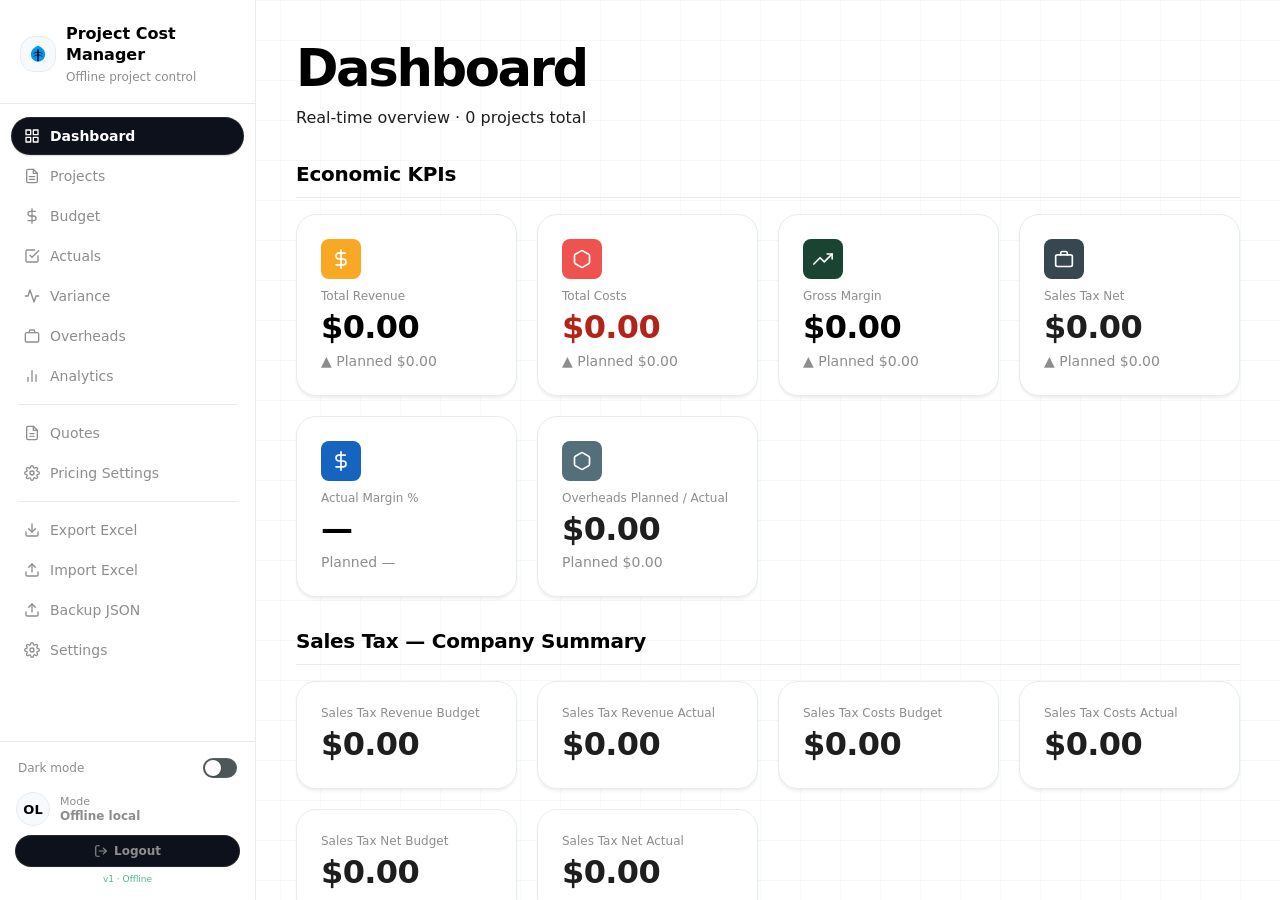
==== commit 23208f5e: "Convert app to US-only tax mode" ====
--- a/index.html
+++ b/index.html
@@ -1,5 +1,5 @@
 <!DOCTYPE html>
-<html lang="it">
+<html lang="en">
 <head>
   <meta charset="UTF-8">
   <meta name="viewport" content="width=device-width, initial-scale=1.0">
@@ -10,15 +10,15 @@
   <!-- CSS -->
   <link rel="stylesheet" href="css/style.css">
 
-  <!-- CSS stampa: nasconde colonne interne e sidebar durante window.print() -->
+  <!-- Print CSS: hides internal columns and navigation during window.print(). -->
   <style>
     @media print {
-      /* Nasconde tutta l'interfaccia tranne il preventivo */
+      /* Hide the app shell and internal quote controls. */
       #sidebar, #save-bar, .proj-bar, .btn-add,
-      [data-role="cu"],          /* input costo interno */
-      th:nth-child(5),           /* intestazione colonna Costo Int. */
-      td:nth-child(5),           /* celle colonna Costo Int. */
-      #prev-recap,               /* riepilogo margine interno */
+      [data-role="cu"],          /* internal cost input */
+      th:nth-child(5),           /* internal cost header */
+      td:nth-child(5),           /* internal cost cells */
+      #prev-recap,               /* internal margin summary */
       button { display: none !important; }
 
       #main { margin-left: 0 !important; padding: 10px !important; }
@@ -75,10 +75,10 @@
         <svg width="16" height="16" viewBox="0 0 24 24" fill="none" stroke="currentColor" stroke-width="2" stroke-linecap="round" stroke-linejoin="round"><line x1="18" y1="20" x2="18" y2="10"/><line x1="12" y1="20" x2="12" y2="4"/><line x1="6" y1="20" x2="6" y2="14"/></svg>
         <span data-i18n="nav.analytics">Analytics</span></a>
 
-      <!-- Separatore sezione Preventivi -->
+      <!-- Quotes section separator -->
       <div style="margin:10px 18px;border-top:1px solid rgba(255,255,255,.10);"></div>
 
-      <!-- Voce: Preventivi Cliente -->
+      <!-- Customer Quotes -->
       <a onclick="App.go('preventivi')"       id="nav-preventivi">
         <svg width="16" height="16" viewBox="0 0 24 24" fill="none" stroke="currentColor" stroke-width="2" stroke-linecap="round" stroke-linejoin="round">
           <path d="M14 2H6a2 2 0 0 0-2 2v16a2 2 0 0 0 2 2h12a2 2 0 0 0 2-2V8z"/>
@@ -89,7 +89,7 @@
         </svg>
         <span data-i18n="nav.quotes">Quotes</span></a>
 
-      <!-- Voce: Impostazioni Preventivi (ex Impostazioni Prezzi) -->
+      <!-- Pricing Settings -->
       <a onclick="App.go('politicaprezzi')"   id="nav-politicaprezzi">
         <svg width="16" height="16" viewBox="0 0 24 24" fill="none" stroke="currentColor" stroke-width="2" stroke-linecap="round" stroke-linejoin="round">
           <circle cx="12" cy="12" r="3"/>
@@ -105,7 +105,7 @@
         </svg>
         <span data-i18n="nav.pricing">Pricing Settings</span></a>
 
-      <!-- Separatore utilità -->
+      <!-- Utility separator -->
       <div style="margin:10px 18px;border-top:1px solid rgba(255,255,255,.10);"></div>
 
       <a onclick="exportExcel()"         id="nav-export">
@@ -179,7 +179,7 @@
   </div>
 
   <!-- ============================================================
-       AREA PRINCIPALE — pagine renderizzate via JS
+       MAIN AREA - pages rendered by JS
        ============================================================ -->
   <div id="main">
     <div id="page-dashboard"      class="page active"></div>
@@ -189,21 +189,21 @@
     <div id="page-varianze"       class="page"></div>
     <div id="page-costigenerali"  class="page"></div>
     <div id="page-analytics"      class="page"></div>
-    <!-- Modulo Preventivi -->
+    <!-- Quotes module -->
     <div id="page-preventivi"     class="page"></div>
     <div id="page-politicaprezzi" class="page"></div>
     <div id="page-backup"         class="page"></div>
     <div id="page-settings"       class="page"></div>
   </div>
 
-  <!-- Input nascosto per import Excel -->
+  <!-- Hidden inputs for imports/restores -->
   <input type="file" id="import-excel-input" accept=".xlsx,.xls"
     style="display:none" onchange="importExcel(event)">
   <input type="file" id="restore-backup-input" accept=".json"
     style="display:none" onchange="restoreBackupJson(event)">
 
   <!-- ============================================================
-       JAVASCRIPT — ordine di caricamento critico
+       JAVASCRIPT - load order matters
        ============================================================ -->
   <script src="js/config.js"></script>
   <script src="js/database.js"></script>
@@ -219,7 +219,7 @@
   <script src="vendor/sheetjs/xlsx.full.min.js"></script>
   <script src="js/excel.js"></script>
   <script src="js/analytics.js"></script>
-  <!-- Modulo Preventivi (caricato dopo budget.js da cui dipende per i pattern) -->
+  <!-- Quotes module, loaded after budget.js for shared patterns -->
   <script src="js/politicaprezzi.js"></script>
   <script src="js/preventivi.js"></script>
   <script src="js/app.js"></script>
--- a/css/style.css
+++ b/css/style.css
@@ -222,7 +222,7 @@
   .sec.blue { border-left-color: var(--blue); color: var(--blue); }
   .sec.grey { border-left-color: var(--grey); color: var(--grey); }
 
-  .iva-hdr {
+  .tax-hdr {
     display: flex;
     align-items: center;
     gap: 10px;
@@ -268,9 +268,9 @@
     border-bottom: 1.5px solid var(--border-light);
   }
 
-  /* Retrocompatibilità classi JS esistenti */
+  /* Existing table header variants */
   thead th.blue { color: var(--blue); }
-  thead th.iva  { color: var(--grey); }
+  thead th.tax  { color: var(--grey); }
 
   tbody tr:nth-child(even) { background: #FAFBFA; }
   tbody tr:hover           { background: var(--green-light); transition: background .12s; }
@@ -289,7 +289,7 @@
     color: var(--green-dark);
   }
 
-  tfoot td.iva-tot {
+  tfoot td.tax-tot {
     background: var(--grey-light);
     color: var(--grey);
   }
@@ -692,10 +692,10 @@
   }
 
   /* Colori specifici per stato quando il pill NON è attivo */
-  .dash-fil-pill[onclick*="Completato"]:not(.dash-fil-active)  { border-color: #B7E4C7; color: #1B5E20; }
-  .dash-fil-pill[onclick*="In corso"]:not(.dash-fil-active)    { border-color: #BBDEFB; color: var(--blue); }
-  .dash-fil-pill[onclick*="Pianificato"]:not(.dash-fil-active) { border-color: #FFE082; color: var(--amber-dark); }
-  .dash-fil-pill[onclick*="Sospeso"]:not(.dash-fil-active)     { border-color: #FFCDD2; color: var(--red); }
+  .dash-fil-pill[onclick*="Completed"]:not(.dash-fil-active)   { border-color: #B7E4C7; color: #1B5E20; }
+  .dash-fil-pill[onclick*="In progress"]:not(.dash-fil-active) { border-color: #BBDEFB; color: var(--blue); }
+  .dash-fil-pill[onclick*="Planned"]:not(.dash-fil-active)     { border-color: #FFE082; color: var(--amber-dark); }
+  .dash-fil-pill[onclick*="On hold"]:not(.dash-fil-active)     { border-color: #FFCDD2; color: var(--red); }
 
   /* Label contatore sotto la tabella */
   .dash-count-lbl {
@@ -950,7 +950,7 @@
   .card.c-grey .value { color: var(--color-deep-slate); }
 
   .sec,
-  .iva-hdr {
+  .tax-hdr {
     border-left: 0;
     border-bottom: 1px solid var(--border-light);
     color: var(--color-ink-black);
@@ -989,7 +989,7 @@
   }
 
   thead th.blue,
-  thead th.iva {
+  thead th.tax {
     color: var(--color-ash-gray);
   }
 
@@ -1317,7 +1317,7 @@
   html[data-theme="dark"] h2,
   html[data-theme="dark"] h3,
   html[data-theme="dark"] .sec,
-  html[data-theme="dark"] .iva-hdr,
+  html[data-theme="dark"] .tax-hdr,
   html[data-theme="dark"] .sidebar-logo h2,
   html[data-theme="dark"] .proj-bar label,
   html[data-theme="dark"] .tax-rate-field legend {
@@ -1384,9 +1384,9 @@
 
   a,
   [onclick],
-  .dash-fil-pill[onclick*="Completato"]:not(.dash-fil-active),
-  .dash-fil-pill[onclick*="In corso"]:not(.dash-fil-active),
-  .dash-fil-pill[onclick*="Pianificato"]:not(.dash-fil-active) {
+  .dash-fil-pill[onclick*="Completed"]:not(.dash-fil-active),
+  .dash-fil-pill[onclick*="In progress"]:not(.dash-fil-active),
+  .dash-fil-pill[onclick*="Planned"]:not(.dash-fil-active) {
     color: inherit;
   }
 
